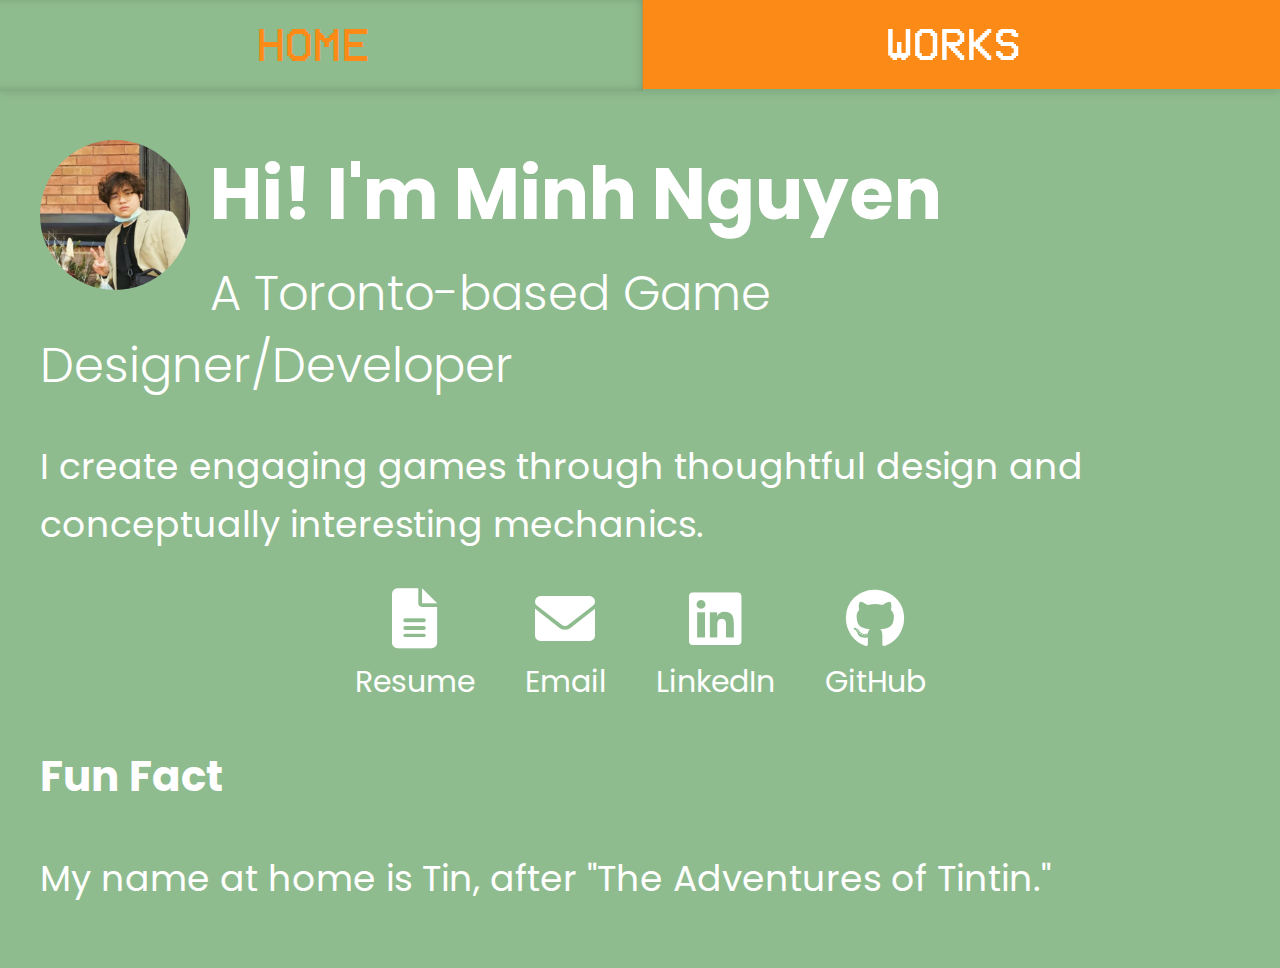
==== about.html @ 1c3df72a "aboutme1" ====
<!DOCTYPE html>
<html lang="en">
<head>
    <meta charset="UTF-8">
    <meta name="viewport" content="width=device-width, initial-scale=1.0">
    <link rel="stylesheet" href="stylesheets/aboutme.css">
    <link rel="stylesheet" href="https://cdnjs.cloudflare.com/ajax/libs/font-awesome/6.0.0-beta3/css/all.min.css">
    <title>Works</title>
</head>
<body>
    <nav>
        <a class="menu" href="index.html" target="_self">HOME</a>
        <a class="menu" href="works.html" target="_self">WORKS</a>
    </nav>
    <div id="wrapper">
        <div class="content-block">
            <img src="images/pfp.png" alt="Minh Nguyen's selfie" class="left_image">
            <h1><span class="highlight">Hi!</span> I'm <span class="hoverable">Minh Nguyen</span></h1>
            <h2>A Toronto-based Game Designer/Developer</h2>
            <p>I create engaging games through thoughtful design and conceptually interesting mechanics.</p>
            <div class="contact-links">
                <a href="Files/Minh Nguyen Resume.pdf" class="contact-icon" target="_blank">
                    <i class="fas fa-file-alt"></i>
                    <span>Resume</span>
                </a>
                <a href="mailto:minh.nguyen@ocadu.ca" class="contact-icon">
                    <i class="fas fa-envelope"></i>
                    <span>Email</span>
                </a>
                <a href="https://www.linkedin.com/in/hai-minh-nguyen-945414205/" class="contact-icon">
                    <i class="fab fa-linkedin"></i>
                    <span>LinkedIn</span>
                </a>
                <a href="https://github.com/minh-nguyen" class="contact-icon">
                    <i class="fab fa-github"></i>
                    <span>GitHub</span>
                </a>
            </div>
            
        </div>
        <div class="content-block">
            <h3>Fun Fact</h3>
            <p>My name at home is Tin, after "The Adventures of Tintin."</p>
        </div>  
    </div>
</body>
</html>
---- stylesheets/aboutme.css ----
@import url('https://fonts.googleapis.com/css2?family=Poppins:wght@300;400;600&display=swap');
@font-face {
    font-family: "Pixel";
    src: url('../fonts/pixelfont.ttf') format('truetype');
    font-weight: normal;
    font-style: normal;
}

/* General Styles */
body {
    background-color: darkseagreen;
    width: 100%;
    font-family: "Poppins", "Avenir", Helvetica, sans-serif;
    font-size: 1.5em;
    color: white;
    margin: 0;
    padding-top: 80px;
    text-align: center;
}

/* Navigation Styles */
/* Navigation Styles */
nav {
    background-color: #FC8A17; /* Primary color */
    list-style: none;
    padding: 0;
    margin: 0;
    display: flex;
    justify-content: space-around;
    align-items: center; /* Center align the content vertically */
    position: fixed;
    top: 0;
    left: 0;
    width: 100%;
    z-index: 100;
    font-family: "Pixel", "Avenir", Helvetica, sans-serif;
    font-size: 1.5em; /* Adjust the font size for better readability */
    box-shadow: 0 4px 8px rgba(0, 0, 0, 0.1); /* Optional: Add a subtle shadow for depth */
}

nav a {
    margin: 0;
    text-decoration: none;
    color: white;
    padding: 20px 0px; /* Adjusted padding for better spacing */
    flex-grow: 1;
    text-align: center;
    display: block;
    transition: background-color 0.3s, color 0.3s; /* Added transition for color change */
    font-size: 1.25em; /* Consistent with other text styles */
    letter-spacing: 1px; /* Slight letter spacing for readability */
}

nav a:hover {
    background-color: darkseagreen; /* Hover background color */
    color: #FC8A17; /* Hover text color */
    transform: scale(1.05); /* Slight zoom effect on hover */
    box-shadow: inset 0 0 10px rgba(0, 0, 0, 0.2); /* Optional: Add a subtle inner shadow */
}

/* Content Block Styles */
#wrapper {
    padding: 20px;
    max-width: 1200px;
    margin: 0 auto;
    text-align: left;
}

.content-block {
    margin: 40px 0;
}

.left_image {
    width: 150px;
    height: 150px;
    border-radius: 50%;
    float: left;
    margin-right: 20px;
}

/* Heading Styles */
h1 {
    font-size: 3em;
    margin: 0 0 10px;
}

h2 {
    font-size: 2em;
    margin: 0 0 20px;
    font-weight: 300;
}

h3 {
    font-size: 1.75em;
    margin-top: 30px;
}

/* Paragraph Styles */
p {
    font-size: 1.5em;
    line-height: 1.6;
}

/* Contact Links Styles */
.contact-links {
    display: flex;
    justify-content: center;
    gap: 50px; /* Reduced gap for better spacing */
    margin-top: 20px;
}

.contact-icon {
    color: white;
    font-size: 2.5em;
    transition: transform 0.3s ease-in-out, color 0.3s ease-in-out;
    text-decoration: none;
    display: flex;
    flex-direction: column;
    align-items: center;
}

.contact-icon i {
    margin-bottom: 5px; /* Space between icon and label */
}

.contact-icon span {
    font-size: 0.5em; /* Smaller text size for the label */
    margin-top: 5px; /* Space above the label */
    color: white;
}

.contact-icon:hover {
    transform: scale(1.2);
    color: #FC8A17;
}

.contact-icon:hover span {
    color: #FC8A17; /* Change label color on hover */
}
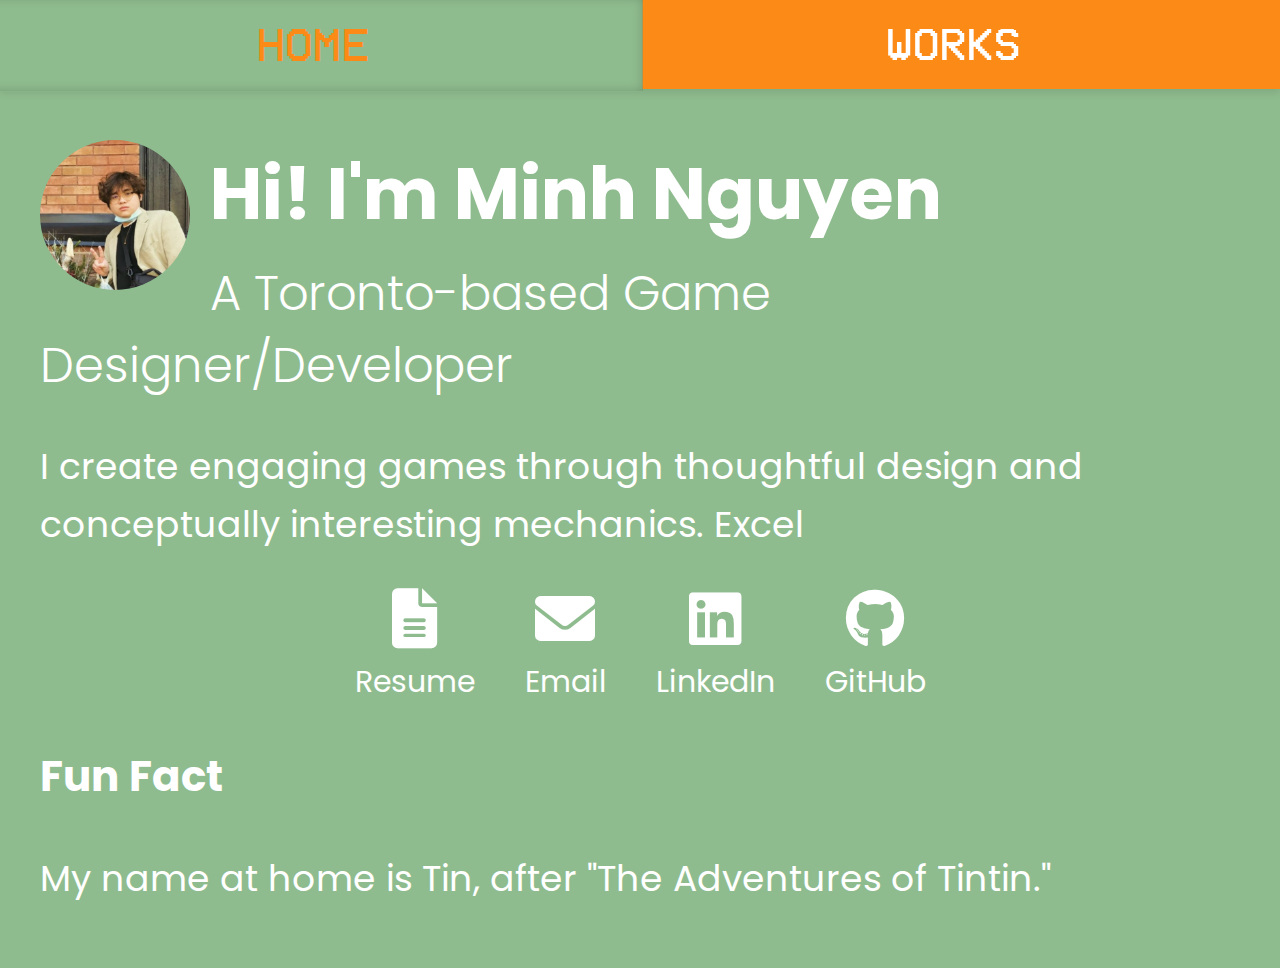
==== commit 96c3b6d9: "banh Mi wars page fix" ====
--- a/about.html
+++ b/about.html
@@ -17,7 +17,7 @@
             <img src="images/pfp.png" alt="Minh Nguyen's selfie" class="left_image">
             <h1><span class="highlight">Hi!</span> I'm <span class="hoverable">Minh Nguyen</span></h1>
             <h2>A Toronto-based Game Designer/Developer</h2>
-            <p>I create engaging games through thoughtful design and conceptually interesting mechanics.</p>
+            <p>I create engaging games through thoughtful design and conceptually interesting mechanics. Excel</p>
             <div class="contact-links">
                 <a href="Files/Minh Nguyen Resume.pdf" class="contact-icon" target="_blank">
                     <i class="fas fa-file-alt"></i>
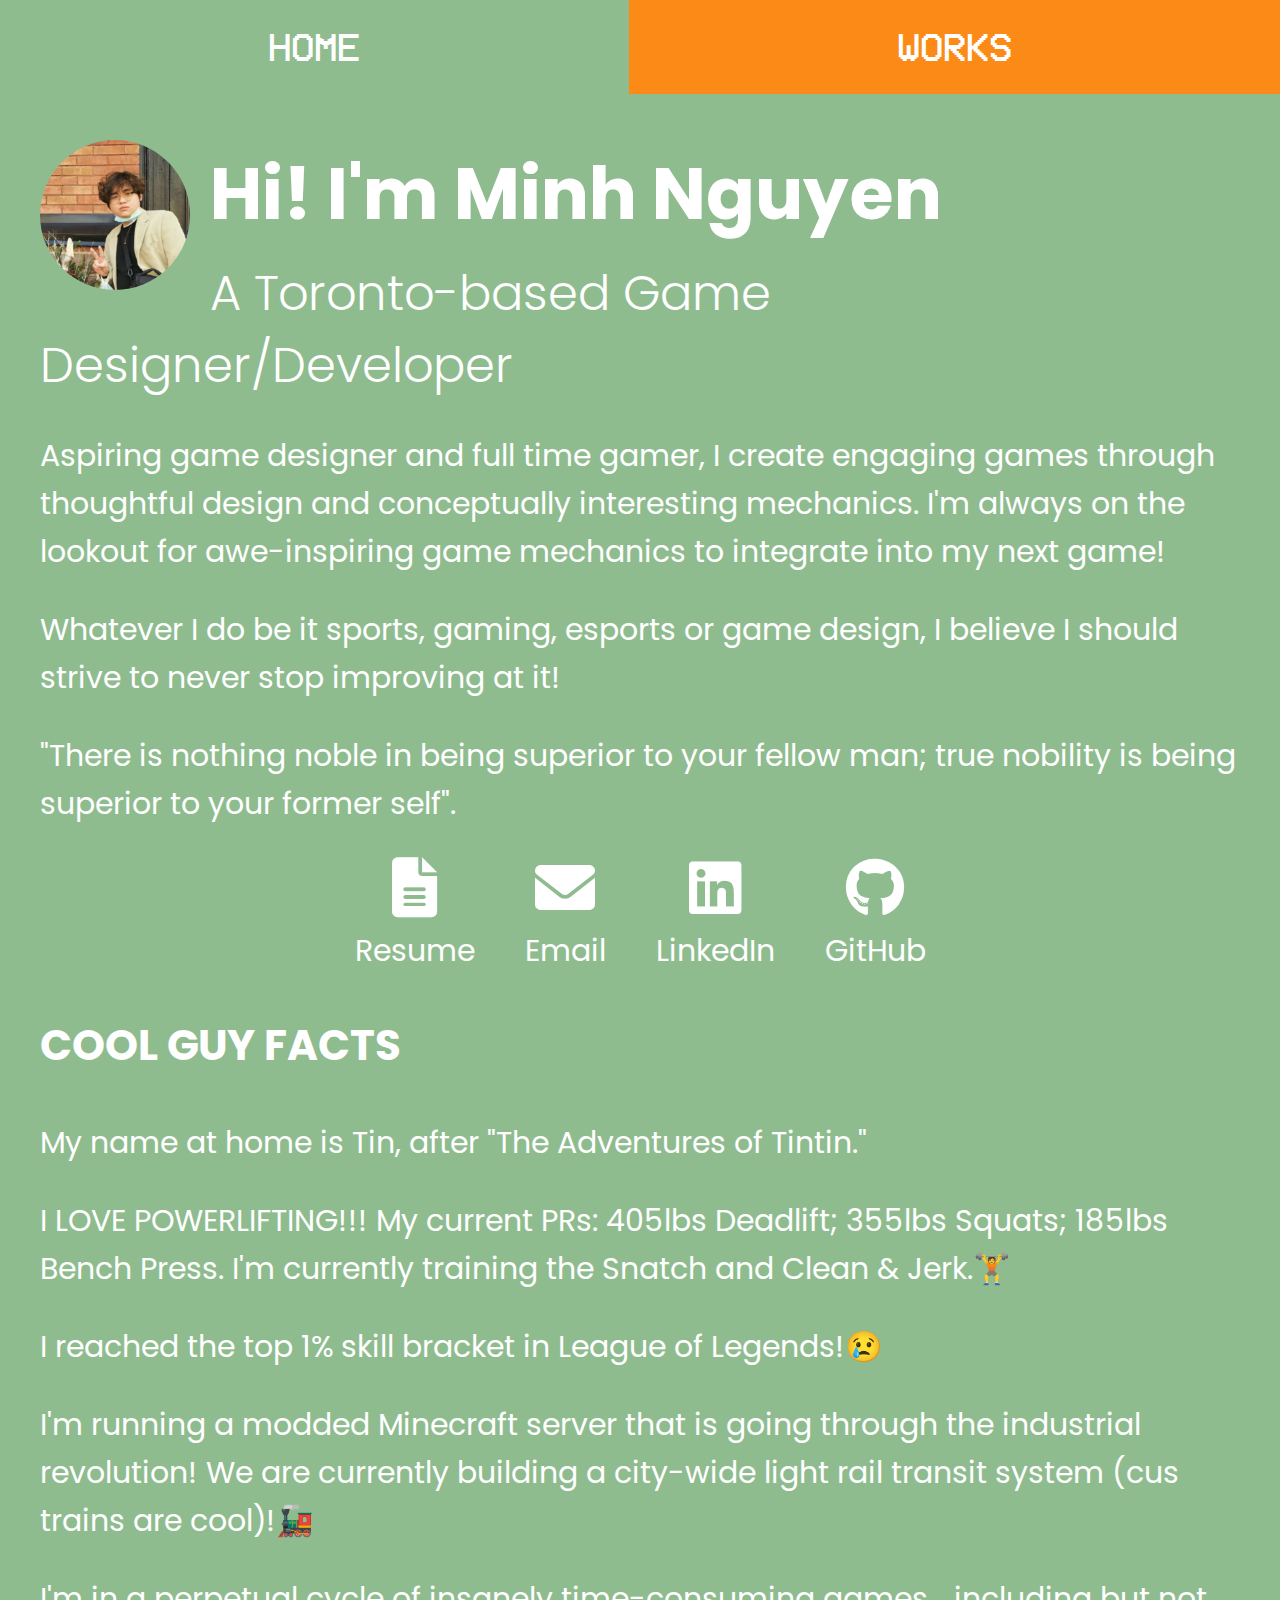
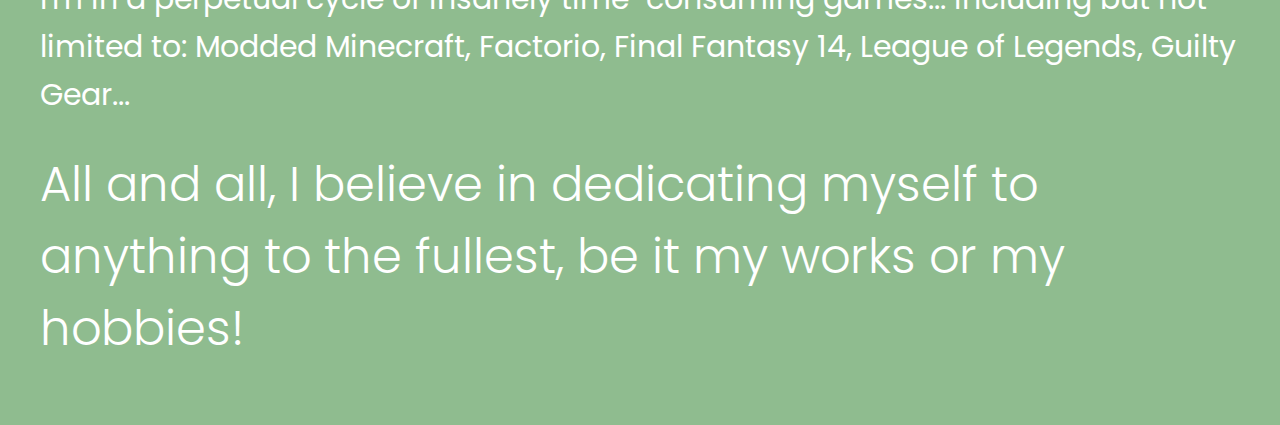
==== commit 5ac666c9: "about me page complete" ====
--- a/about.html
+++ b/about.html
@@ -17,7 +17,9 @@
             <img src="images/pfp.png" alt="Minh Nguyen's selfie" class="left_image">
             <h1><span class="highlight">Hi!</span> I'm <span class="hoverable">Minh Nguyen</span></h1>
             <h2>A Toronto-based Game Designer/Developer</h2>
-            <p>I create engaging games through thoughtful design and conceptually interesting mechanics. Excel</p>
+            <p style="font-size:1.25em;">Aspiring game designer and full time gamer, I create engaging games through thoughtful design and conceptually interesting mechanics. I'm always on the lookout for awe-inspiring game mechanics to integrate into my next game!</p>
+            <p style="font-size:1.25em;">Whatever I do be it sports, gaming, esports or game design, I believe I should strive to never stop improving at it!</p>
+            <p style="font-size:1.25em;">"There is nothing noble in being superior to your fellow man; true nobility is being superior to your former self".</p>  
             <div class="contact-links">
                 <a href="Files/Minh Nguyen Resume.pdf" class="contact-icon" target="_blank">
                     <i class="fas fa-file-alt"></i>
@@ -38,9 +40,14 @@
             </div>
             
         </div>
-        <div class="content-block">
-            <h3>Fun Fact</h3>
+        <div class="content-block" id="funfacts">
+            <h3>COOL GUY FACTS</h3>
             <p>My name at home is Tin, after "The Adventures of Tintin."</p>
+            <p>I LOVE POWERLIFTING!!! My current PRs: 405lbs Deadlift; 355lbs Squats; 185lbs Bench Press. I'm currently training the Snatch and Clean & Jerk.🏋️</p>
+            <p>I reached the top 1% skill bracket in League of Legends!😢</p>
+            <p>I'm running a modded Minecraft server that is going through the industrial revolution! We are currently building a city-wide light rail transit system (cus trains are cool)!🚂</p>
+            <p>I'm in a perpetual cycle of insanely time-consuming games... including but not limited to: Modded Minecraft, Factorio, Final Fantasy 14, League of Legends, Guilty Gear...</p>
+            <h2>All and all, I believe in dedicating myself to anything to the fullest, be it my works or my hobbies!</h2>
         </div>  
     </div>
 </body>
--- a/stylesheets/aboutme.css
+++ b/stylesheets/aboutme.css
@@ -19,43 +19,35 @@
 }
 
 /* Navigation Styles */
-/* Navigation Styles */
 nav {
-    background-color: #FC8A17; /* Primary color */
+    background-color: #FC8A17;
     list-style: none;
     padding: 0;
     margin: 0;
     display: flex;
     justify-content: space-around;
-    align-items: center; /* Center align the content vertically */
     position: fixed;
     top: 0;
     left: 0;
     width: 100%;
     z-index: 100;
-    font-family: "Pixel", "Avenir", Helvetica, sans-serif;
-    font-size: 1.5em; /* Adjust the font size for better readability */
-    box-shadow: 0 4px 8px rgba(0, 0, 0, 0.1); /* Optional: Add a subtle shadow for depth */
 }
 
 nav a {
+    font-family: "Pixel", "Avenir", Helvetica, sans-serif;
+    font-size: 1.67em;
     margin: 0;
     text-decoration: none;
     color: white;
-    padding: 20px 0px; /* Adjusted padding for better spacing */
+    padding: 25px 0px;
     flex-grow: 1;
     text-align: center;
     display: block;
-    transition: background-color 0.3s, color 0.3s; /* Added transition for color change */
-    font-size: 1.25em; /* Consistent with other text styles */
-    letter-spacing: 1px; /* Slight letter spacing for readability */
+    transition: background-color 0.3s;
 }
 
 nav a:hover {
-    background-color: darkseagreen; /* Hover background color */
-    color: #FC8A17; /* Hover text color */
-    transform: scale(1.05); /* Slight zoom effect on hover */
-    box-shadow: inset 0 0 10px rgba(0, 0, 0, 0.2); /* Optional: Add a subtle inner shadow */
+    background-color: darkseagreen;
 }
 
 /* Content Block Styles */
@@ -137,3 +129,7 @@
 .contact-icon:hover span {
     color: #FC8A17; /* Change label color on hover */
 }
+
+#funfacts p{
+    font-size: 1.25em;
+}
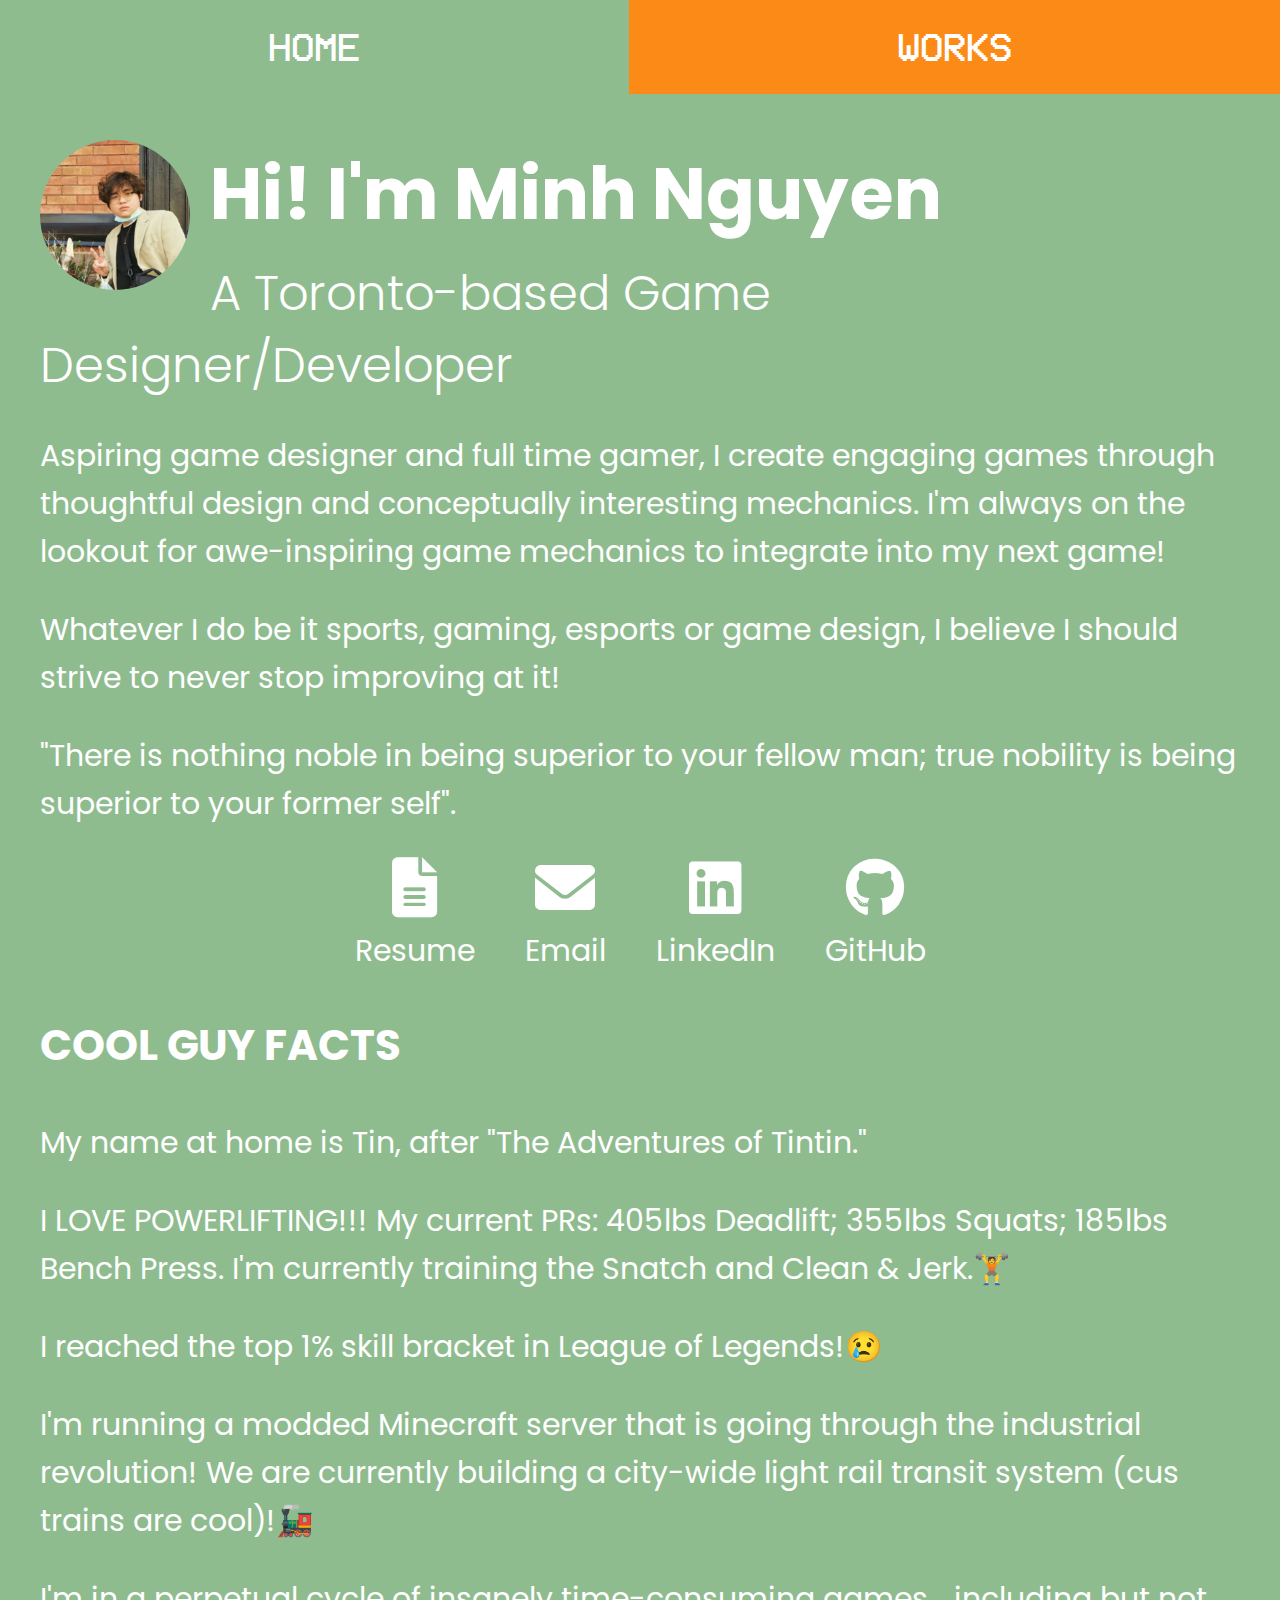
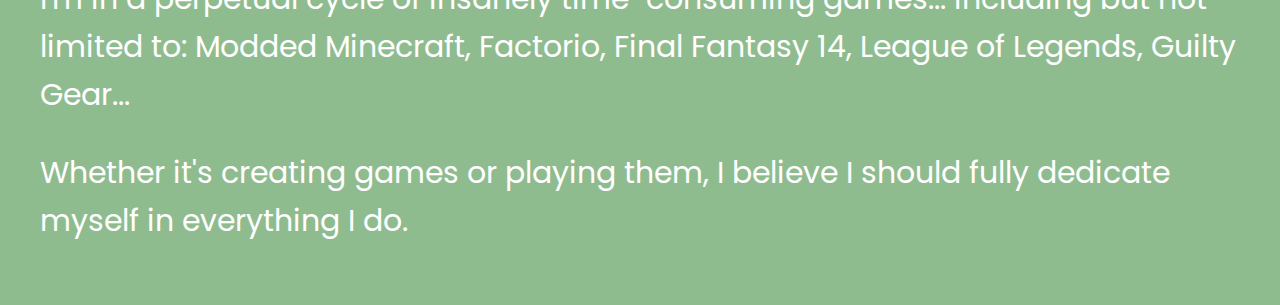
==== commit 076f8946: "about me update" ====
--- a/about.html
+++ b/about.html
@@ -47,7 +47,7 @@
             <p>I reached the top 1% skill bracket in League of Legends!😢</p>
             <p>I'm running a modded Minecraft server that is going through the industrial revolution! We are currently building a city-wide light rail transit system (cus trains are cool)!🚂</p>
             <p>I'm in a perpetual cycle of insanely time-consuming games... including but not limited to: Modded Minecraft, Factorio, Final Fantasy 14, League of Legends, Guilty Gear...</p>
-            <h2>All and all, I believe in dedicating myself to anything to the fullest, be it my works or my hobbies!</h2>
+            <p>Whether it's creating games or playing them, I believe I should fully dedicate myself in everything I do.</p>
         </div>  
     </div>
 </body>
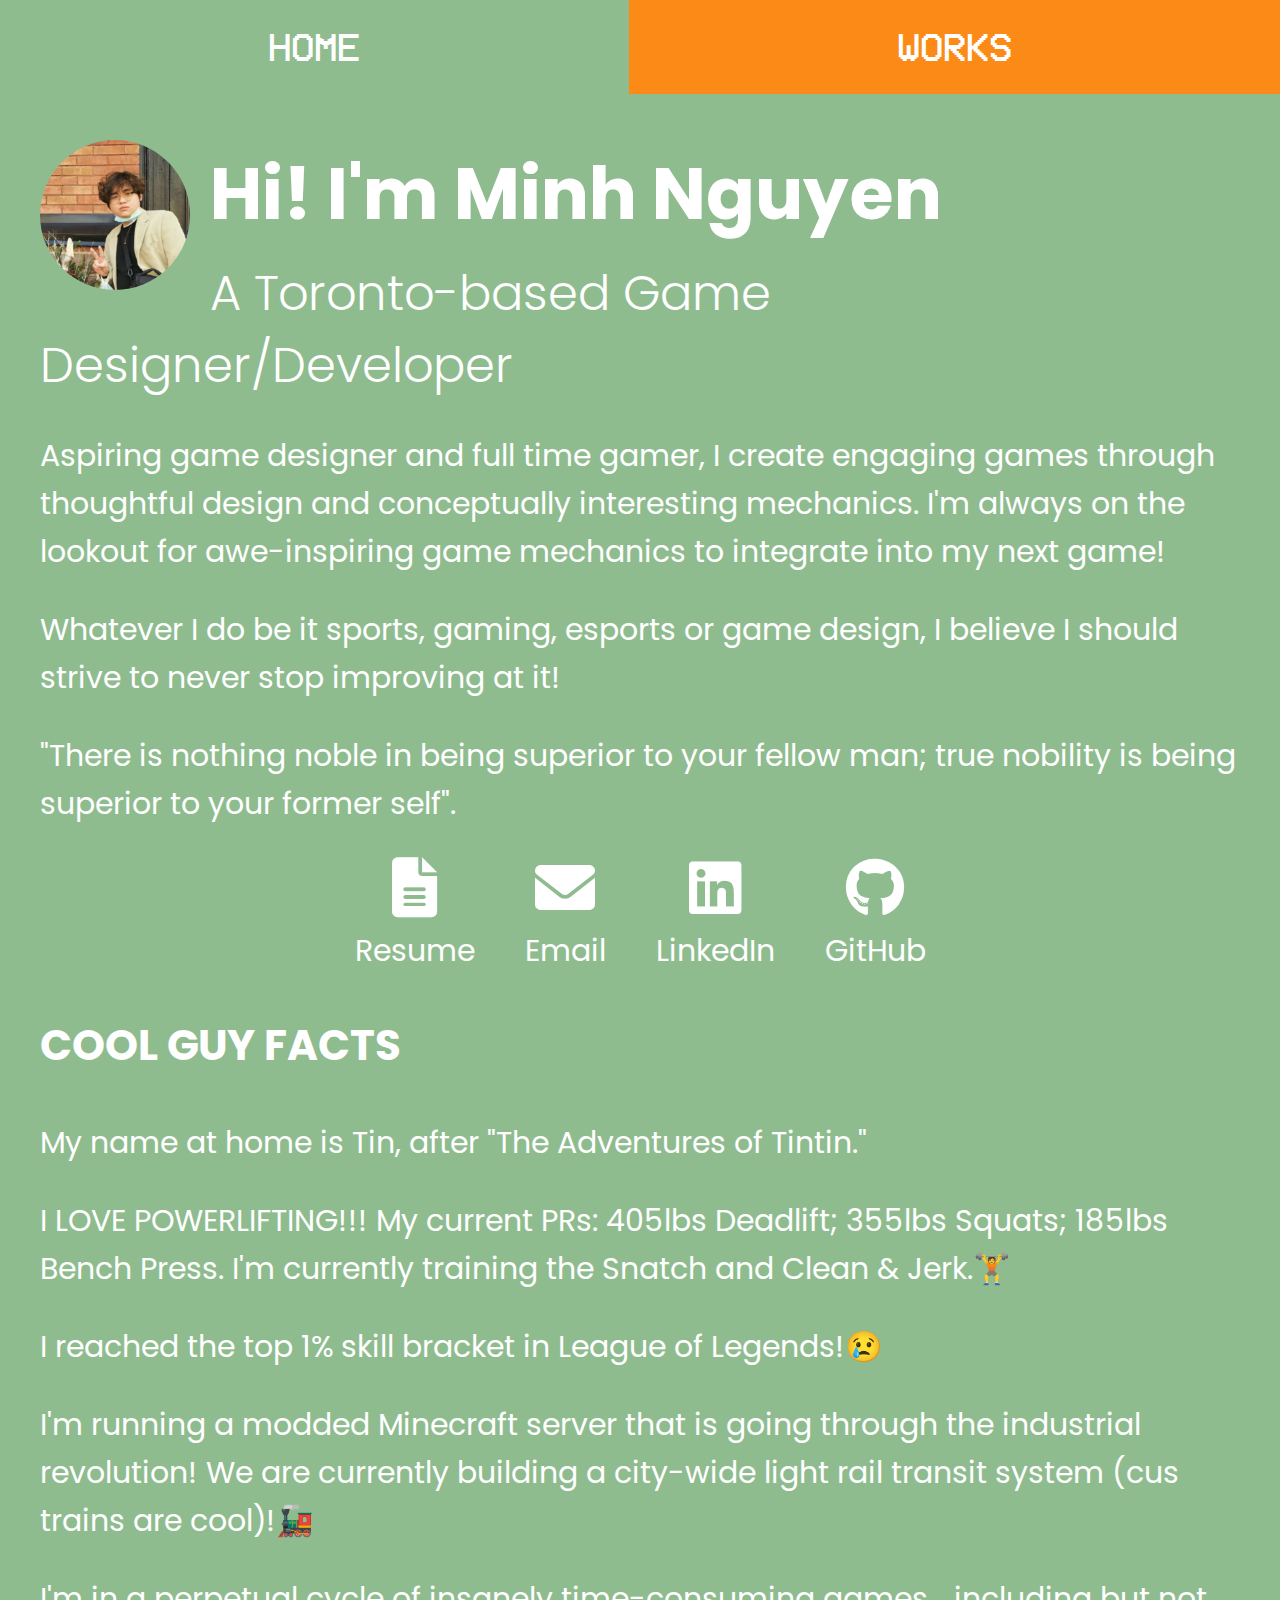
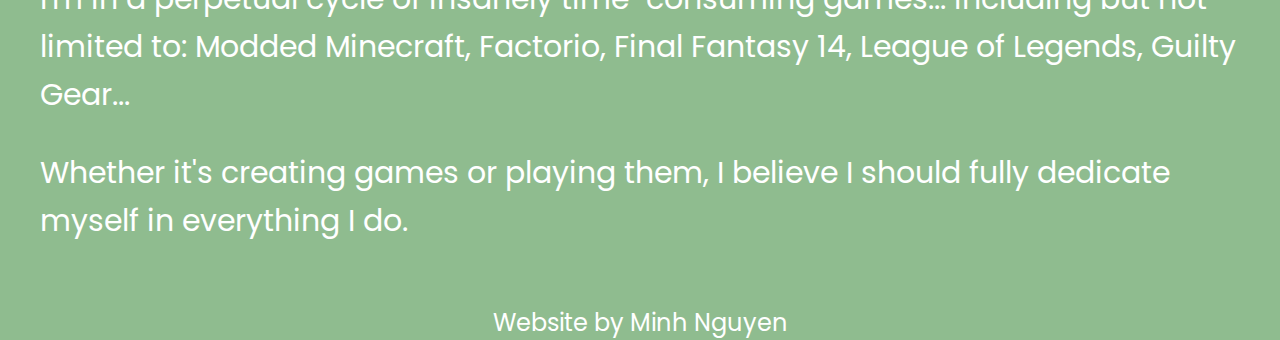
==== commit 0ba2e4ba: "TRAUAM B DUMP LEVEL 1" ====
--- a/about.html
+++ b/about.html
@@ -50,5 +50,6 @@
             <p>Whether it's creating games or playing them, I believe I should fully dedicate myself in everything I do.</p>
         </div>  
     </div>
+    <footer>Website by Minh Nguyen</footer>
 </body>
 </html>
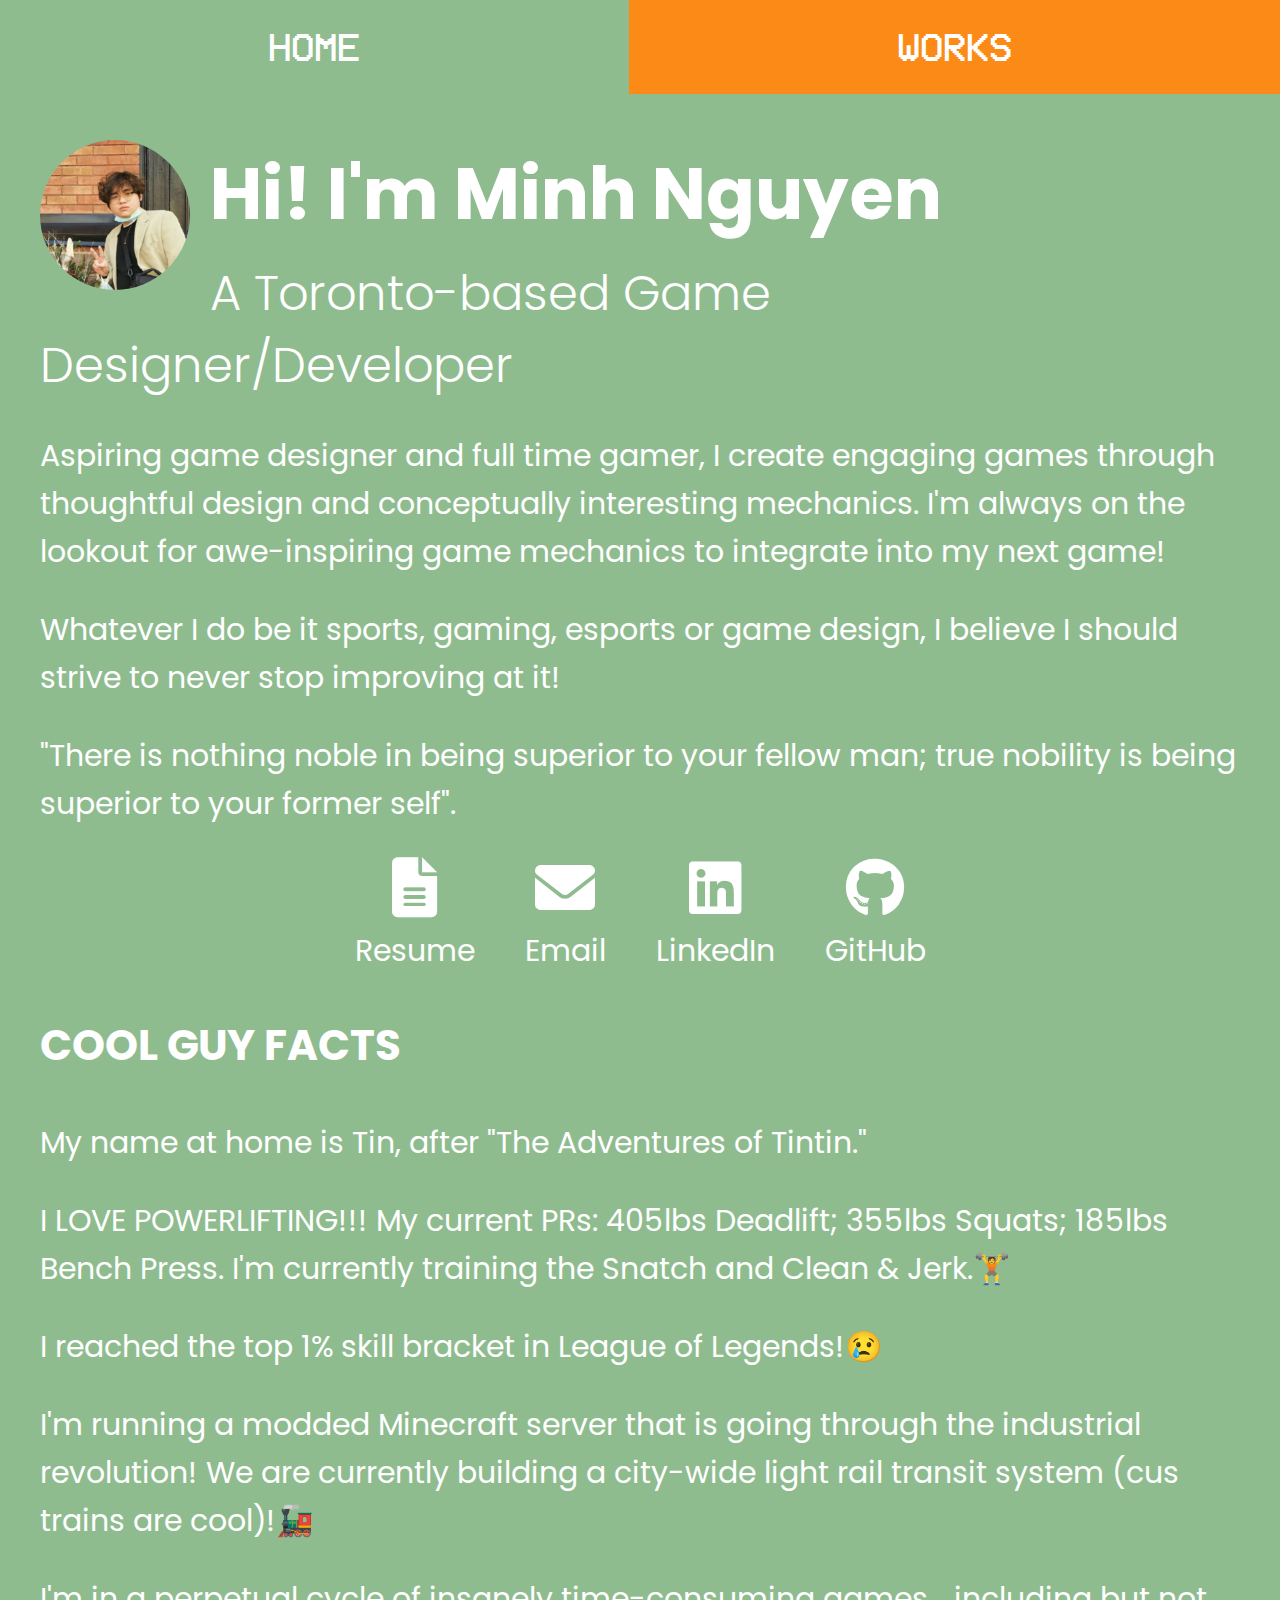
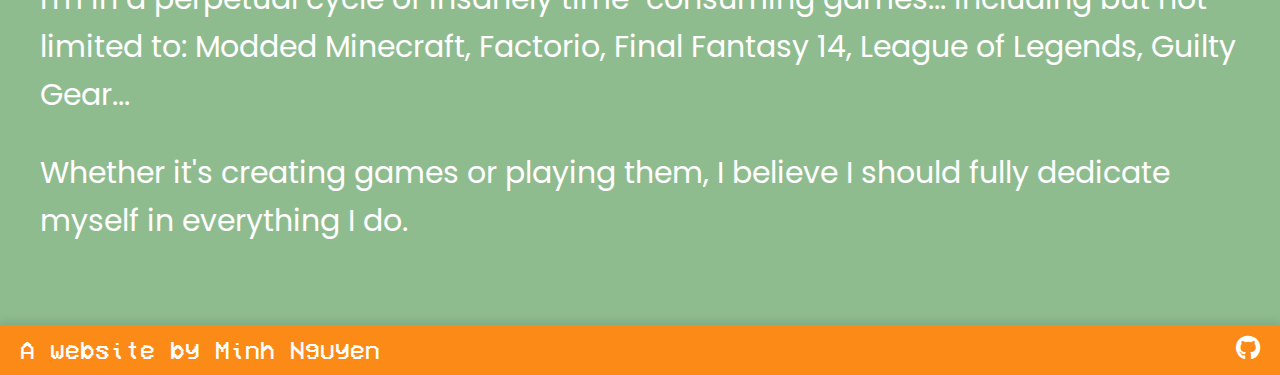
==== commit 2456e308: "Footer+ DFBR page" ====
--- a/about.html
+++ b/about.html
@@ -4,6 +4,7 @@
     <meta charset="UTF-8">
     <meta name="viewport" content="width=device-width, initial-scale=1.0">
     <link rel="stylesheet" href="stylesheets/aboutme.css">
+    <link rel="stylesheet" href="stylesheets/feetstyling.css">
     <link rel="stylesheet" href="https://cdnjs.cloudflare.com/ajax/libs/font-awesome/6.0.0-beta3/css/all.min.css">
     <title>Works</title>
 </head>
@@ -50,6 +51,11 @@
             <p>Whether it's creating games or playing them, I believe I should fully dedicate myself in everything I do.</p>
         </div>  
     </div>
-    <footer>Website by Minh Nguyen</footer>
+    <footer>
+        <span>A website by Minh Nguyen</span>
+        <a href="https://github.com/minh-nguyen" class="contact-icon" target="_blank">
+            <i class="fab fa-github"></i>
+        </a>
+    </footer>
 </body>
 </html>
--- a/stylesheets/aboutme.css
+++ b/stylesheets/aboutme.css
@@ -133,3 +133,6 @@
 #funfacts p{
     font-size: 1.25em;
 }
+
+
+
--- a/stylesheets/feetstyling.css
+++ b/stylesheets/feetstyling.css
@@ -0,0 +1,30 @@
+footer {
+    background-color: #FC8A17; /* Footer background color */
+    color: white; /* Text color */
+    padding: 10px 20px; /* Padding for space around the text */
+    font-family: "Pixel", "Avenir", Helvetica, sans-serif; /* Consistent font */
+    font-size: 25px; /* Font size */
+    width: 100%; /* Full width */
+    max-width: 100%; /* Prevents the footer from extending beyond the viewport */
+    box-shadow: 0 -4px 8px rgba(0, 0, 0, 0.1); /* Optional shadow for depth */
+    display: flex; /* Use Flexbox for layout */
+    justify-content: space-between; /* Space between text and link */
+    align-items: center; /* Center align vertically */
+    position: relative; /* Relative positioning */
+    margin-top: 20px; /* Space above the footer */
+    box-sizing: border-box; /* Includes padding in width calculation */
+}
+
+footer a.contact-icon {
+    color: white; /* Color of the GitHub icon and text */
+    text-decoration: none; /* Remove underline */
+    font-size: 25px; /* Font size for the link */
+    display: flex; /* Flex display to align icon and text */
+    align-items: center; /* Center align icon and text vertically */
+    gap: 5px; /* Space between icon and text */
+    transition: color 0.3s ease; /* Smooth color transition on hover */
+}
+
+footer a.contact-icon:hover {
+    color: #ffffff; /* Color change on hover */
+}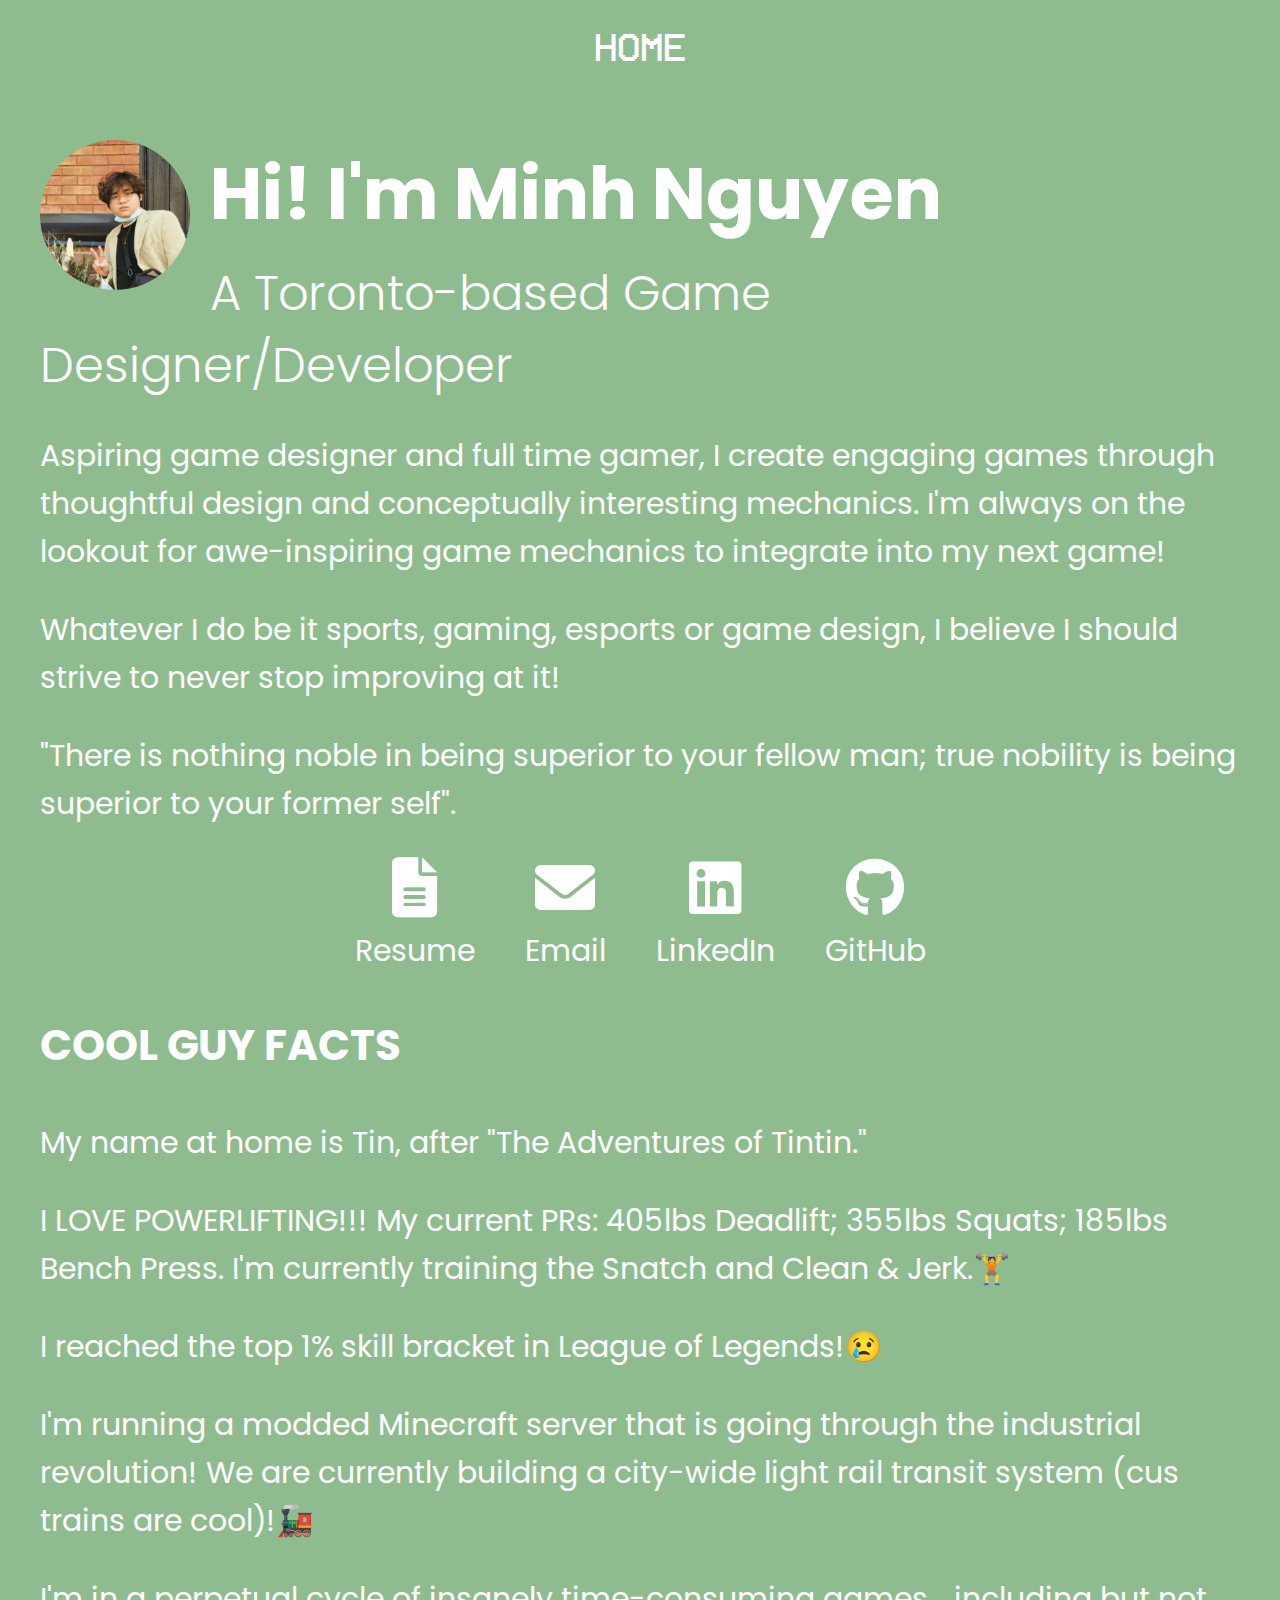
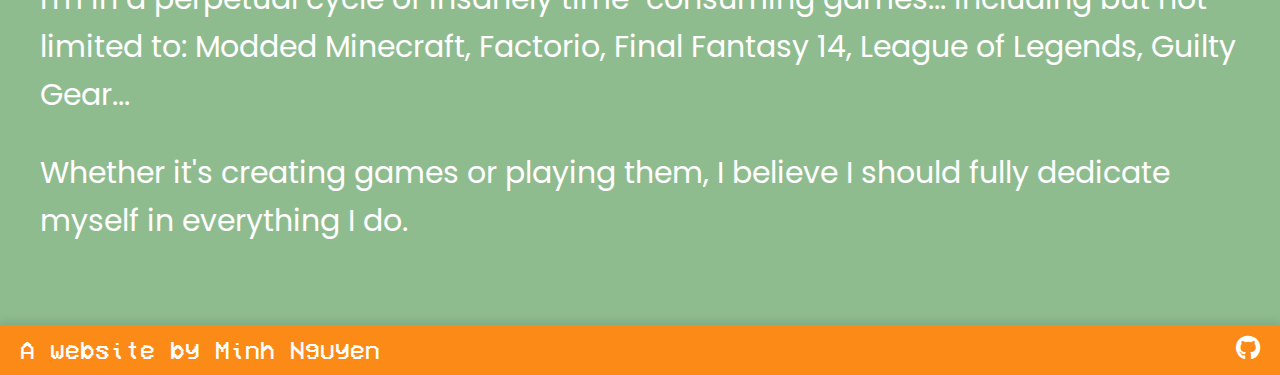
==== commit 70779363: "aaaa" ====
--- a/about.html
+++ b/about.html
@@ -11,7 +11,7 @@
 <body>
     <nav>
         <a class="menu" href="index.html" target="_self">HOME</a>
-        <a class="menu" href="works.html" target="_self">WORKS</a>
+        <!-- <a class="menu" href="works.html" target="_self">WORKS</a> -->
     </nav>
     <div id="wrapper">
         <div class="content-block">
